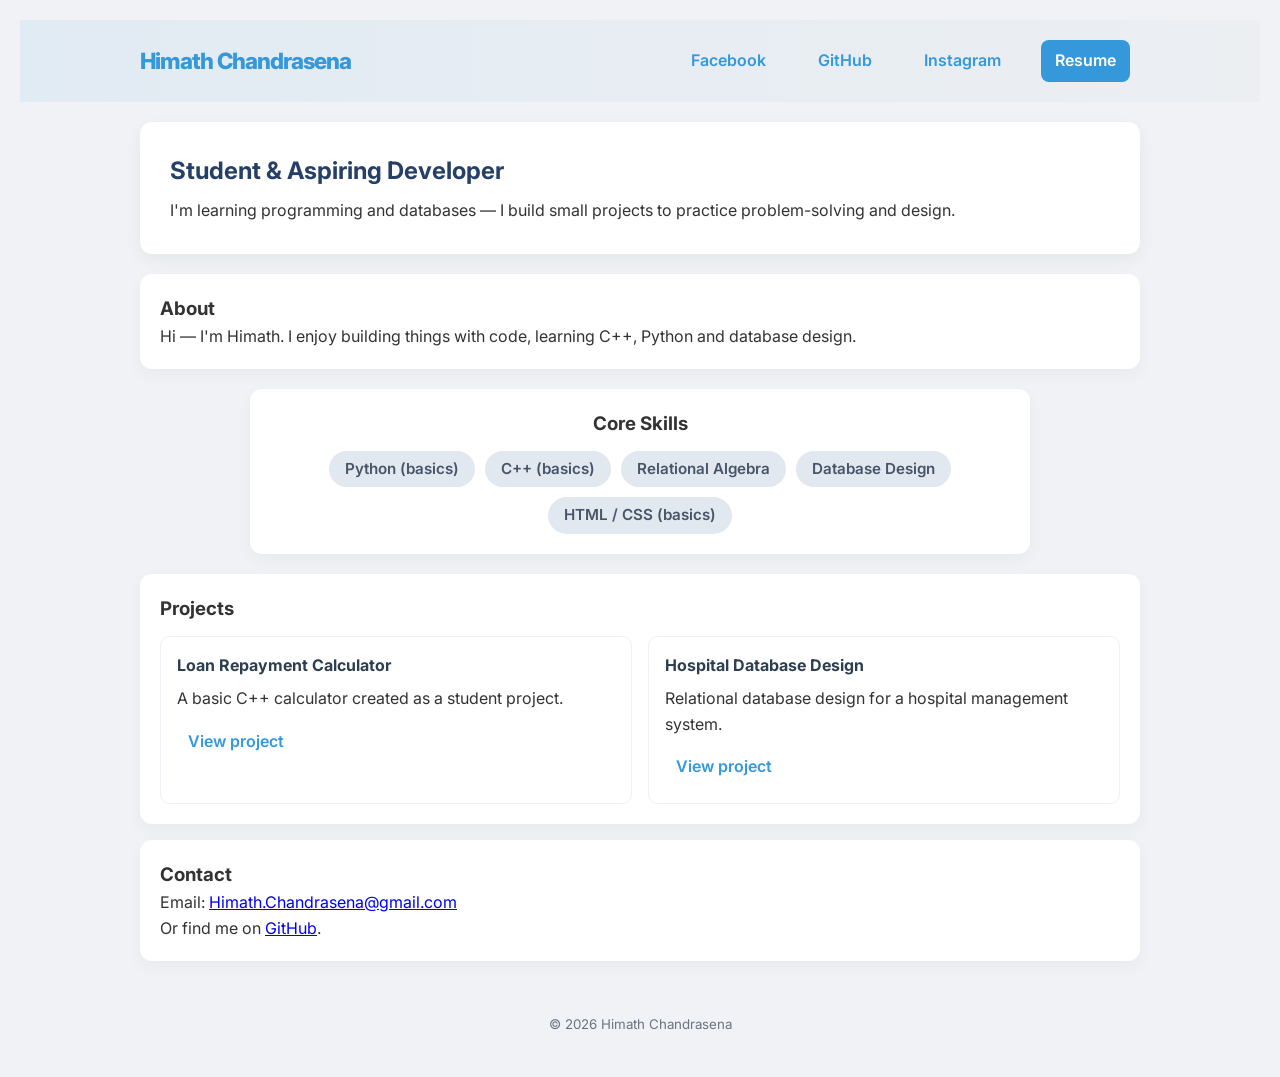
==== index.html @ 00708090 "Add files via upload" ====
<!doctype html>
<html lang="en">
  <head>
    <meta charset="utf-8" />
    <meta name="viewport" content="width=device-width, initial-scale=1" />
    <meta
      name="description"
      content="Portfolio of Himath Chandrasena — projects, skills, contact."
    />
    <title>Himath Chandrasena — Portfolio</title>
    <link rel="preconnect" href="https://fonts.googleapis.com" />
    <link rel="preconnect" href="https://fonts.gstatic.com" crossorigin />
    <link
      href="https://fonts.googleapis.com/css2?family=Inter:wght@400;600;800&display=swap"
      rel="stylesheet"
    />
    <link rel="stylesheet" href="lassn.css" />
  </head>
  <body>
    <a class="skip-link" href="#main">Skip to content</a>

    <header class="site-header">
      <div class="container">
        <h1>Himath Chandrasena</h1>
        <nav aria-label="Social links">
          <a
            href="https://www.facebook.com/himath.chandrasena/"
            target="_blank"
            rel="noopener noreferrer"
            >Facebook</a
          >
          <a
            href="https://github.com/HimathKc"
            target="_blank"
            rel="noopener noreferrer"
            >GitHub</a
          >
          <a
            href="https://www.instagram.com/wtf_himath/"
            target="_blank"
            rel="noopener noreferrer"
            >Instagram</a
          >
          <a href="resume.html" class="btn">Resume</a>
        </nav>
      </div>
    </header>

    <main id="main" class="container">
      <section class="hero">
        <h2>Student &amp; Aspiring Developer</h2>
        <p>
          I'm learning programming and databases — I build small projects to
          practice problem-solving and design.
        </p>
      </section>

      <section id="about" class="card">
        <h3>About</h3>
        <p>
          Hi — I'm Himath. I enjoy building things with code, learning C++,
          Python and database design.
        </p>
      </section>

      <section id="skills" class="card">
        <h3>Core Skills</h3>
        <ul class="skills-list">
          <li>Python (basics)</li>
          <li>C++ (basics)</li>
          <li>Relational Algebra</li>
          <li>Database Design</li>
          <li>HTML / CSS (basics)</li>
        </ul>
      </section>

      <section id="projects" class="card">
        <h3>Projects</h3>
        <div class="projects-grid">
          <article class="project">
            <h4>Loan Repayment Calculator</h4>
            <p>A basic C++ calculator created as a student project.</p>
            <a
              href="projects/loan.html"
              class="project-link"
              aria-label="View project: Loan Repayment Calculator"
              >View project</a
            >
          </article>
          <article class="project">
            <h4>Hospital Database Design</h4>
            <p>Relational database design for a hospital management system.</p>
            <a
              href="projects/hospital.html"
              class="project-link"
              aria-label="View project: Hospital Database Design"
              >View project</a
            >
          </article>
        </div>
      </section>

      <section id="contact" class="card">
        <h3>Contact</h3>
        <p>
          Email:
          <a href="Mailto:Himath.Chandrasena@gmail.com"
            >Himath.Chandrasena@gmail.com</a
          >
        </p>
        <p>
          Or find me on
          <a
            href="https://github.com/HimathKc"
            target="_blank"
            rel="noopener noreferrer"
            >GitHub</a
          >.
        </p>
      </section>
    </main>

    <footer class="site-footer">
      <div class="container">
        <small>&copy; 2026 Himath Chandrasena</small>
      </div>
    </footer>
  </body>
</html>
---- lassn.css ----
* {
  margin: 0;
  padding: 0;
}

body {
  background-color: #f0f2f5;
  font-family: "Inter", "Segoe UI", Tahoma, Geneva, Verdana, sans-serif;
  color: #333;
  padding: 20px;
  line-height: 1.6;
}

/* Keyboard focus styles for accessibility */
:focus-visible {
  outline: 3px solid rgba(52, 152, 219, 0.6);
  outline-offset: 2px;
}

a:focus-visible {
  text-decoration: underline;
}

header {
  text-align: center;
  padding: 20px;
}

h1 {
  font-size: 2.5rem;
  margin-bottom: 20px;
  font-weight: 800;
  color: #253f67;
  letter-spacing: -1px;
  font-family: "Inter", -apple-system, BlinkMacSystemFont, "Segoe UI", Roboto;
}

nav a {
  text-decoration: none;
  background: #3498db;
  color: white;
  padding: 10px 20px;
  border-radius: 5px;
  margin: 0 10px;
}

.pr-enough,
.py {
  background-color: white;
  padding: 30px;
  margin: 20px auto;
  max-width: 600px;
  border-radius: 15px;

  box-shadow: 0 4px 12px rgba(0, 0, 0, 0.1);

  border-left: 8px solid #3498db;
}

nav a:hover {
  background-color: #2980b9;
  transform: scale(1.05);
}

.pr-enough:hover,
.py:hover {
  transform: translateY(-5px);
  box-shadow: 0 8px 20px rgba(0, 0, 0, 0.15);
  transition: 0.3s;
}

.pr-enough h3 {
  color: #2c3e50;
  margin-bottom: 10px;
}

#skills {
  margin: 20px auto;
  max-width: 740px;
  text-align: center;
}

#skills ul {
  display: flex;
  flex-wrap: wrap;
  justify-content: center;
  list-style: none;
  gap: 10px;
  padding: 0;
  margin-top: 12px;
}

#skills li {
  background: #e2e8f0;
  padding: 6px 16px;
  border-radius: 20px;
  font-size: 0.95rem;
  font-weight: 600;
  color: #475569;
}

/* New styles */
:root {
  --bg: #f0f2f5;
  --accent: #3498db;
  --muted: #6b7280;
  --card: #ffffff;
  --radius: 12px;
}

.container {
  max-width: 1000px;
  margin: 0 auto;
  padding: 0 20px;
}

.skip-link {
  position: absolute;
  left: -999px;
  top: auto;
  width: 1px;
  height: 1px;
  overflow: hidden;
}
.skip-link:focus {
  left: 10px;
  top: 10px;
  width: auto;
  height: auto;
  padding: 8px 12px;
  background: var(--accent);
  color: #fff;
  border-radius: 6px;
  z-index: 1000;
}

.site-header {
  background: linear-gradient(
    90deg,
    rgba(52, 152, 219, 0.08),
    rgba(37, 63, 103, 0.02)
  );
  padding: 20px 0;
  margin-bottom: 20px;
}
.site-header .container {
  display: flex;
  align-items: center;
  justify-content: space-between;
  gap: 12px;
}

.site-header h1 {
  margin: 0;
  font-weight: 800;
  color: var(--accent);
  font-size: 1.4rem;
}

.site-header nav {
  display: flex;
  align-items: center;
  gap: 8px;
}

.site-header nav a {
  background: transparent;
  padding: 8px 12px;
  border-radius: 8px;
  color: var(--accent);
  text-decoration: none;
  font-weight: 600;
  transition: transform 0.15s, opacity 0.15s, box-shadow 0.15s;
}
.site-header nav a:hover {
  transform: translateY(-2px);
  opacity: 0.95;
  box-shadow: 0 6px 14px rgba(52, 152, 219, 0.08);
}
.site-header nav a.btn {
  background: var(--accent);
  color: #fff;
  border: none;
  padding: 8px 14px;
}

.hero {
  background: var(--card);
  padding: 30px;
  border-radius: var(--radius);
  margin-bottom: 20px;
  box-shadow: 0 6px 18px rgba(13, 30, 63, 0.05);
}
.hero h2 {
  margin-bottom: 8px;
  color: #253f67;
}

.card {
  background: var(--card);
  padding: 20px;
  border-radius: var(--radius);
  margin-bottom: 16px;
  box-shadow: 0 6px 18px rgba(13, 30, 63, 0.04);
}

.projects-grid {
  display: grid;
  grid-template-columns: repeat(auto-fit, minmax(220px, 1fr));
  gap: 16px;
  margin-top: 12px;
}
.project {
  padding: 16px;
  border-radius: 10px;
  background: #fff;
  border: 1px solid #eef2f7;
}
.project h4 {
  margin: 0 0 8px 0;
  color: #2c3e50;
}
.project-link {
  display: inline-block;
  margin-top: 10px;
  color: var(--accent);
  font-weight: 600;
  text-decoration: none;
  padding: 6px 10px;
  border-radius: 8px;
  border: 1px solid transparent;
}

.project:hover {
  transform: translateY(-6px);
  box-shadow: 0 12px 28px rgba(13, 30, 63, 0.08);
  transition: 0.25s;
}
.project-link:hover {
  text-decoration: underline;
}

.btn {
  display: inline-block;
  padding: 8px 14px;
  border-radius: 8px;
  text-decoration: none;
  background: var(--accent);
  color: #fff;
  border: 1px solid rgba(0, 0, 0, 0.04);
}

.btn:hover {
  opacity: 0.95;
  transform: translateY(-2px);
  transition: 0.15s;
}

.site-footer {
  text-align: center;
  padding: 20px 0;
  color: var(--muted);
  margin-top: 30px;
}

/* Resume specific styles */
.resume-item {
  margin-bottom: 20px;
  padding-bottom: 10px;
  border-bottom: 1px solid #eee;
}

.resume-item:last-child {
  border-bottom: none;
}

.resume-item h4 {
  margin-bottom: 5px;
  color: #007bff; /* Makes titles pop in blue */
}

.resume-header h1 {
  font-size: 2.5rem;
  margin-bottom: 10px;
}

@media (max-width: 600px) {
  h1 {
    font-size: 1.6rem;
  }
  .site-header .container {
    flex-direction: column;
    align-items: flex-start;
    gap: 10px;
  }
  .site-header nav a {
    display: inline-block;
    margin: 6px 6px;
  }
  #skills ul {
    gap: 6px;
  }
}
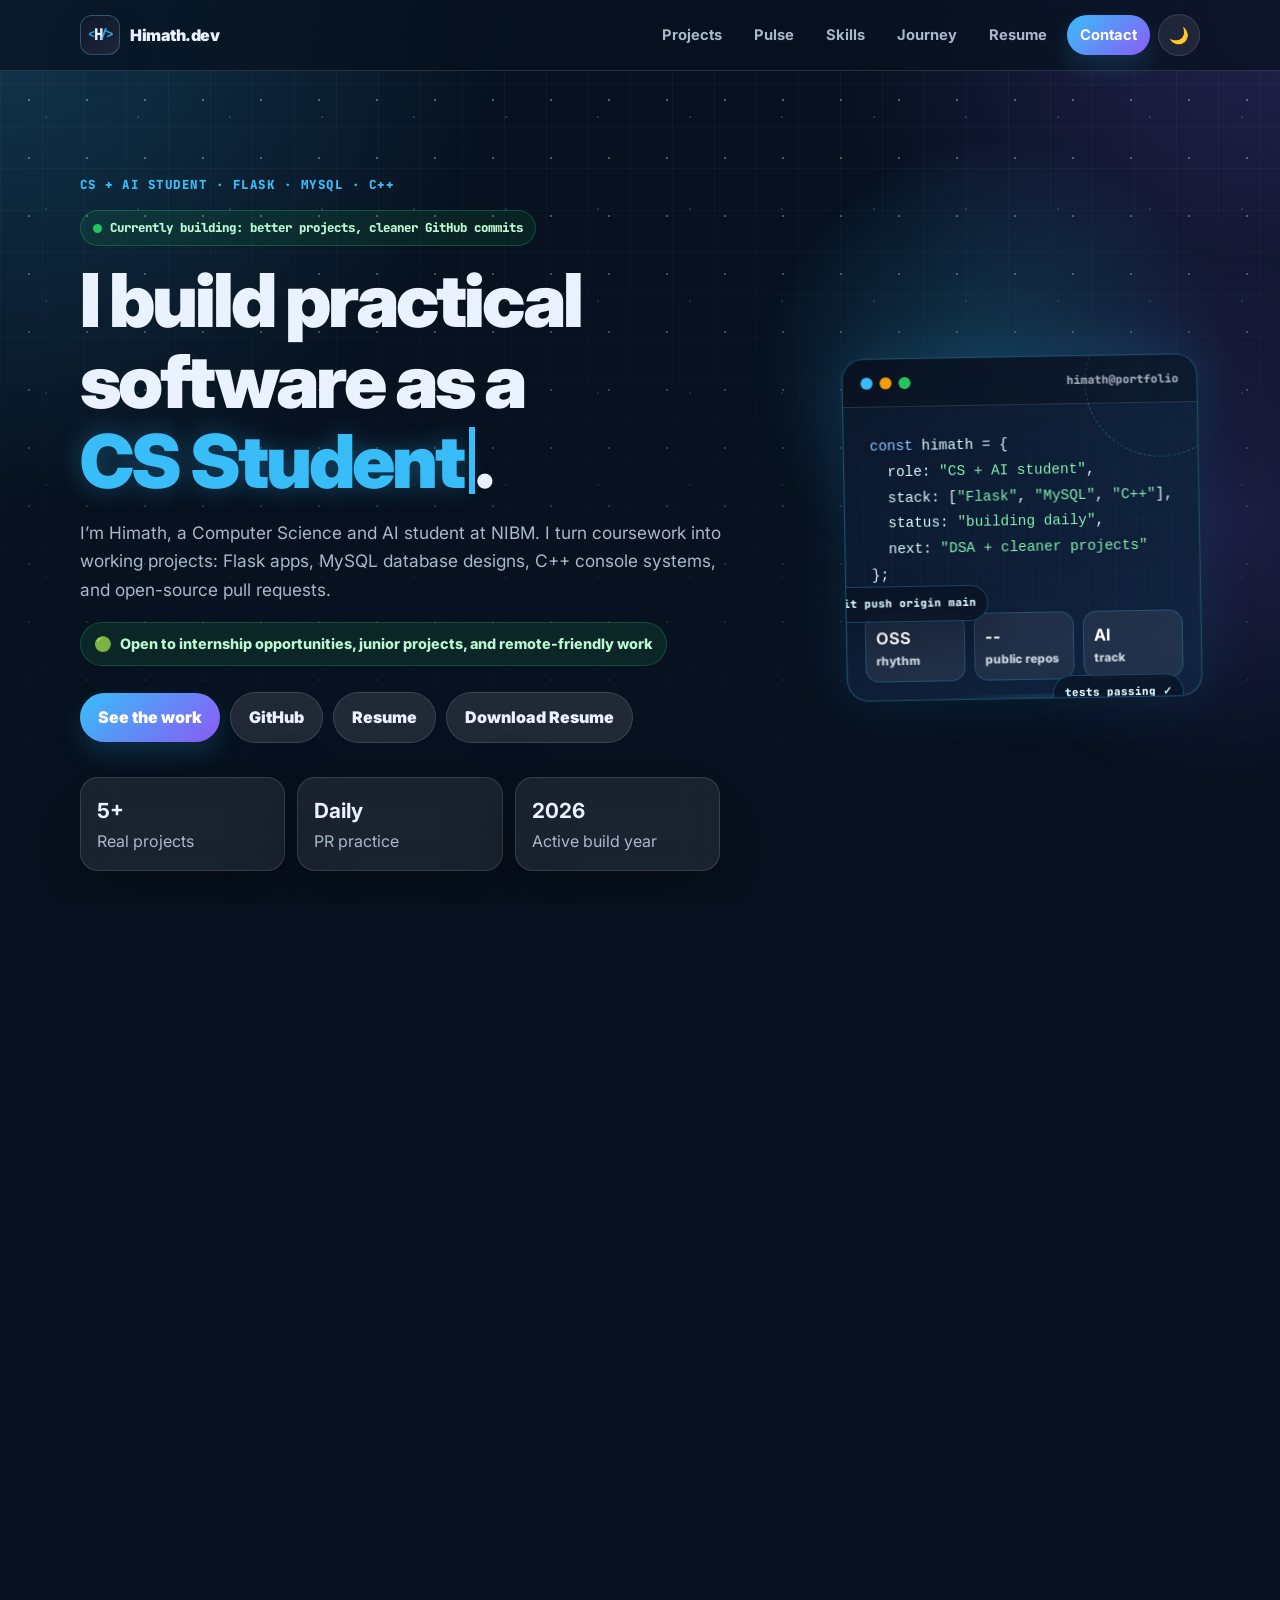
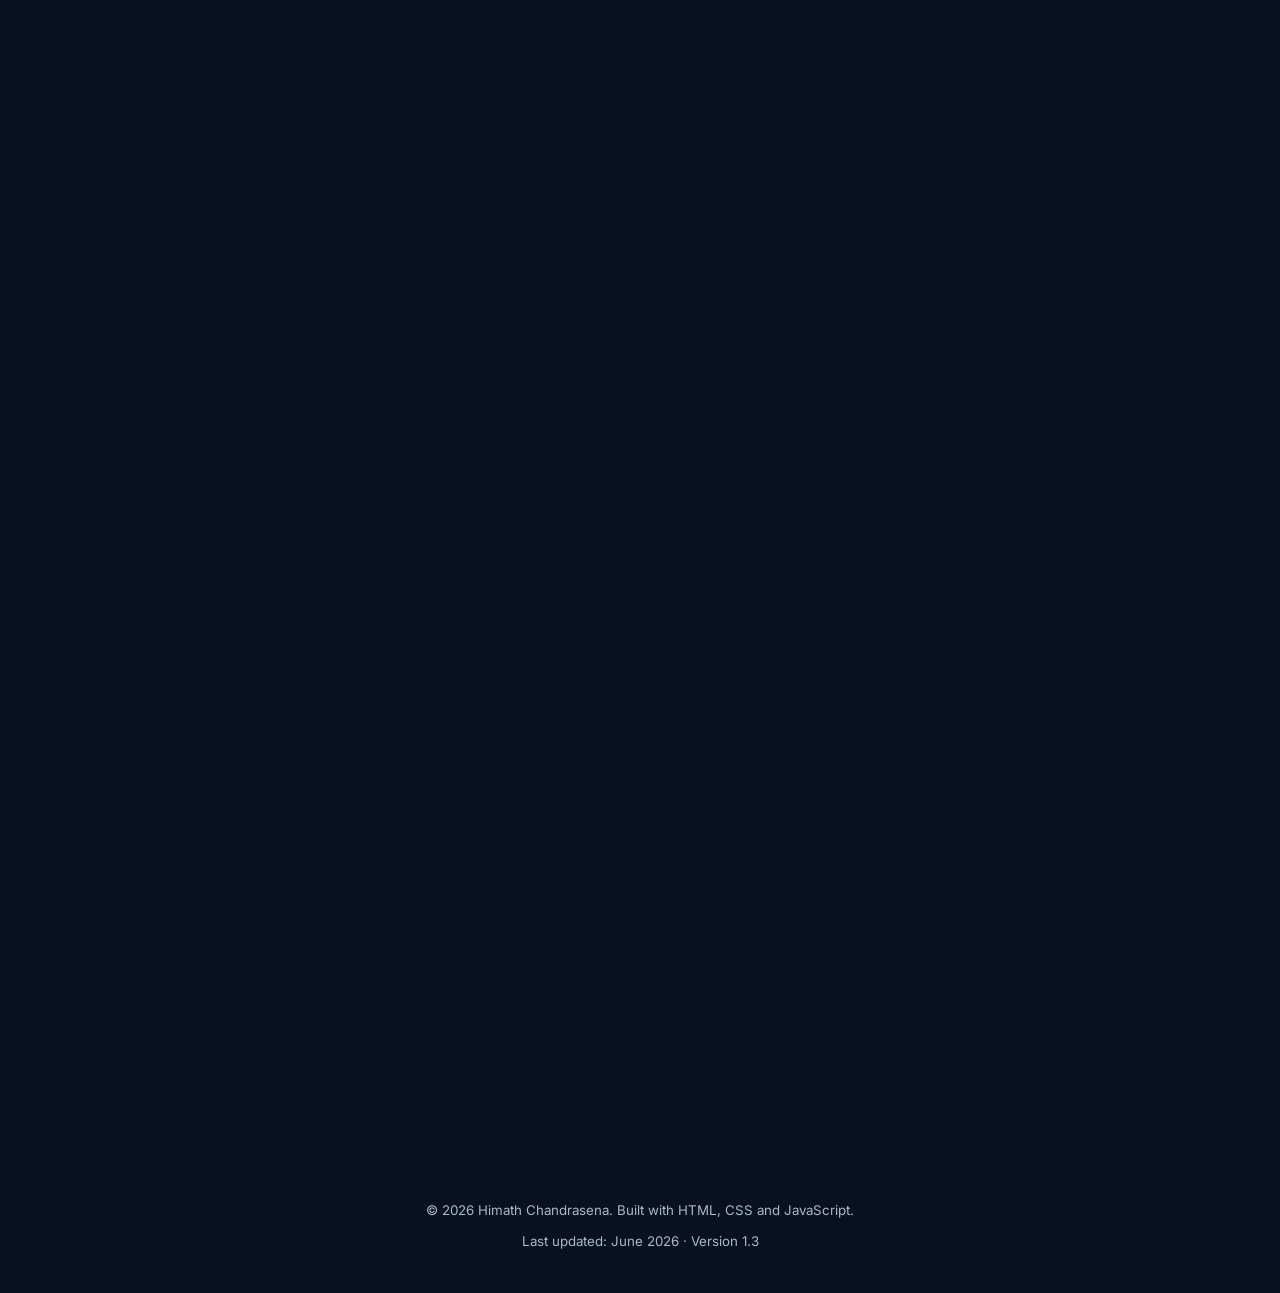
==== commit fb998968: "Improve portfolio hero section design" ====
--- a/index.html
+++ b/index.html
@@ -1,129 +1,286 @@
-<!doctype html>
-<html lang="en">
-  <head>
-    <meta charset="utf-8" />
-    <meta name="viewport" content="width=device-width, initial-scale=1" />
-    <meta
-      name="description"
-      content="Portfolio of Himath Chandrasena — projects, skills, contact."
-    />
-    <title>Himath Chandrasena — Portfolio</title>
-    <link rel="preconnect" href="https://fonts.googleapis.com" />
-    <link rel="preconnect" href="https://fonts.gstatic.com" crossorigin />
-    <link
-      href="https://fonts.googleapis.com/css2?family=Inter:wght@400;600;800&display=swap"
-      rel="stylesheet"
-    />
-    <link rel="stylesheet" href="lassn.css" />
-  </head>
-  <body>
-    <a class="skip-link" href="#main">Skip to content</a>
-
-    <header class="site-header">
-      <div class="container">
-        <h1>Himath Chandrasena</h1>
-        <nav aria-label="Social links">
-          <a
-            href="https://www.facebook.com/himath.chandrasena/"
-            target="_blank"
-            rel="noopener noreferrer"
-            >Facebook</a
-          >
-          <a
-            href="https://github.com/HimathKc"
-            target="_blank"
-            rel="noopener noreferrer"
-            >GitHub</a
-          >
-          <a
-            href="https://www.instagram.com/wtf_himath/"
-            target="_blank"
-            rel="noopener noreferrer"
-            >Instagram</a
-          >
-          <a href="resume.html" class="btn">Resume</a>
-        </nav>
-      </div>
-    </header>
-
-    <main id="main" class="container">
-      <section class="hero">
-        <h2>Student &amp; Aspiring Developer</h2>
-        <p>
-          I'm learning programming and databases — I build small projects to
-          practice problem-solving and design.
-        </p>
-      </section>
-
-      <section id="about" class="card">
-        <h3>About</h3>
-        <p>
-          Hi — I'm Himath. I enjoy building things with code, learning C++,
-          Python and database design.
-        </p>
-      </section>
-
-      <section id="skills" class="card">
-        <h3>Core Skills</h3>
-        <ul class="skills-list">
-          <li>Python (basics)</li>
-          <li>C++ (basics)</li>
-          <li>Relational Algebra</li>
-          <li>Database Design</li>
-          <li>HTML / CSS (basics)</li>
-        </ul>
-      </section>
-
-      <section id="projects" class="card">
-        <h3>Projects</h3>
-        <div class="projects-grid">
-          <article class="project">
-            <h4>Loan Repayment Calculator</h4>
-            <p>A basic C++ calculator created as a student project.</p>
-            <a
-              href="projects/loan.html"
-              class="project-link"
-              aria-label="View project: Loan Repayment Calculator"
-              >View project</a
-            >
-          </article>
-          <article class="project">
-            <h4>Hospital Database Design</h4>
-            <p>Relational database design for a hospital management system.</p>
-            <a
-              href="projects/hospital.html"
-              class="project-link"
-              aria-label="View project: Hospital Database Design"
-              >View project</a
-            >
-          </article>
-        </div>
-      </section>
-
-      <section id="contact" class="card">
-        <h3>Contact</h3>
-        <p>
-          Email:
-          <a href="Mailto:Himath.Chandrasena@gmail.com"
-            >Himath.Chandrasena@gmail.com</a
-          >
-        </p>
-        <p>
-          Or find me on
-          <a
-            href="https://github.com/HimathKc"
-            target="_blank"
-            rel="noopener noreferrer"
-            >GitHub</a
-          >.
-        </p>
-      </section>
-    </main>
-
-    <footer class="site-footer">
-      <div class="container">
-        <small>&copy; 2026 Himath Chandrasena</small>
-      </div>
-    </footer>
-  </body>
-</html>
+<!doctype html>
+<html lang="en">
+  <head>
+    <meta charset="utf-8" />
+    <meta name="viewport" content="width=device-width, initial-scale=1" />
+    <meta name="description" content="Himath Chandrasena — CS & AI student at NIBM. Projects in Flask, MySQL, C++, and open source." />
+    <meta property="og:title" content="Himath Chandrasena — Developer Portfolio" />
+    <meta property="og:description" content="CS + AI student at NIBM. Projects: Study Bloom, Smart Library, Hospital DB, Loan Calculator, and open-source PRs." />
+    <meta property="og:type" content="website" />
+    <meta property="og:image" content="assets/og-preview.svg" />
+    <meta name="twitter:card" content="summary_large_image" />
+    <title>Himath Chandrasena — Portfolio</title>
+    <link rel="preconnect" href="https://fonts.googleapis.com" />
+    <link rel="preconnect" href="https://fonts.gstatic.com" crossorigin />
+    <link href="https://fonts.googleapis.com/css2?family=Inter:wght@400;500;600;700;800;900&family=JetBrains+Mono:wght@400;600;700&display=swap" rel="stylesheet" />
+    <link rel="icon" type="image/svg+xml" href="assets/favicon.svg" />
+    <link rel="stylesheet" href="lassn.css" />
+  </head>
+  <body data-backend="auto">
+    <div class="cursor-glow" aria-hidden="true"></div>
+    <div id="toastRoot" class="toast-root" aria-live="polite" aria-atomic="true"></div>
+    <a class="skip-link" href="#main">Skip to content</a>
+
+    <header class="site-header glass-nav">
+      <div class="container nav-wrap">
+        <a class="brand" href="#top" aria-label="Go to homepage">
+          <span class="brand-mark"><span class="mark-code">H</span></span>
+          <span class="brand-name">Himath.dev</span>
+        </a>
+        <button class="nav-toggle" aria-label="Open menu" aria-expanded="false"><span></span><span></span><span></span></button>
+        <nav class="main-nav" aria-label="Main navigation">
+          <a href="#projects">Projects</a>
+          <a href="#github">Pulse</a>
+          <a href="#skills">Skills</a>
+          <a href="#journey">Journey</a>
+          <a href="./resume.html">Resume</a>
+          <a href="#contact" class="btn btn-small">Contact</a>
+          <button class="theme-toggle" type="button" aria-label="Switch to light mode">🌙</button>
+        </nav>
+      </div>
+    </header>
+
+    <main id="main">
+      <section class="hero-section" id="top">
+        <div class="particle-field" aria-hidden="true"></div>
+        <div class="container hero-grid">
+          <div class="hero-copy">
+            <p class="eyebrow">CS + AI Student · Flask · MySQL · C++</p>
+            <div class="live-badge"><span class="live-dot"></span> <span data-site="status">Currently building: better projects, cleaner GitHub commits</span></div>
+            <h1>I build practical software as a <span class="typewriter" data-roles="CS Student,Flask Dev,Open Source Contributor,AI Learner">CS Student</span>.</h1>
+            <p class="hero-text">
+              I’m Himath, a Computer Science and AI student at NIBM. I turn coursework into working projects: Flask apps, MySQL database designs, C++ console systems, and open-source pull requests.
+            </p>
+            <p class="opportunity-pill">🟢 <span data-site="availability">Open to internship opportunities, junior projects, and remote-friendly work</span></p>
+            <div class="hero-actions">
+              <a href="#projects" class="btn">See the work</a>
+              <a href="https://github.com/HimathKc" class="btn btn-ghost" target="_blank" rel="noopener noreferrer">GitHub</a>
+              <a href="./resume.html" class="btn btn-ghost">Resume</a>
+              <a href="/resume/download-resume" class="btn btn-ghost backend-link">Download Resume</a>
+            </div>
+            <div class="quick-stats" aria-label="Portfolio stats">
+              <div><strong>5+</strong><span>Real projects</span></div>
+              <div><strong>Daily</strong><span>PR practice</span></div>
+              <div><strong>2026</strong><span>Active build year</span></div>
+            </div>
+          </div>
+
+          <aside class="terminal-card hero-console" aria-label="Developer summary card">
+            <div class="hero-orbit" aria-hidden="true"></div>
+            <div class="terminal-top"><span></span><span></span><span></span><em>himath@portfolio</em></div>
+            <pre><code><span class="code-muted">const</span> himath = {
+  role: <span class="code-string">"CS + AI student"</span>,
+  stack: [<span class="code-string">"Flask"</span>, <span class="code-string">"MySQL"</span>, <span class="code-string">"C++"</span>],
+  status: <span class="code-string">"building daily"</span>,
+  next: <span class="code-string">"<span data-site="learning">DSA + cleaner projects</span>"</span>
+};</code></pre>
+            <div class="console-metrics" aria-label="Current developer metrics">
+              <span><strong>OSS</strong> rhythm</span>
+              <span><strong data-github="reposMini">--</strong> public repos</span>
+              <span><strong>AI</strong> track</span>
+            </div>
+            <div class="floating-chip chip-one">git push origin main</div>
+            <div class="floating-chip chip-two">tests passing ✓</div>
+          </aside>
+        </div>
+      </section>
+
+      <section id="about" class="reveal container section-card about-grid">
+        <div>
+          <p class="section-kicker">About</p>
+          <h2>I’m not pretending to be senior. I’m building my way there.</h2>
+        </div>
+        <p>
+          I care about projects that actually run, not just screenshots. Right now I’m sharpening Python, Flask, MySQL, C++, Git/GitHub, and AI fundamentals by building small systems, cleaning them up, and documenting what I learn.
+        </p>
+      </section>
+
+      <section class="reveal container proof-strip" aria-label="Proof points">
+        <article>
+          <span>01</span>
+          <strong>Built and deployed</strong>
+          <p>Study Bloom runs as a Flask + MySQL app with timer logic, analytics, admin edits, and mobile fixes.</p>
+        </article>
+        <article>
+          <span>02</span>
+          <strong>Database thinking</strong>
+          <p>ER diagrams, normalized schemas, relationships, and CRUD flows for academic systems.</p>
+        </article>
+        <article>
+          <span>03</span>
+          <strong>Open-source rhythm</strong>
+          <p>Small daily PR practice: read issues, test locally, push branches, and handle reviews.</p>
+        </article>
+      </section>
+
+
+      <section id="github" class="container reveal dashboard-grid" aria-label="GitHub and current focus">
+        <article class="section-card github-card">
+          <div class="section-heading compact">
+            <div>
+              <p class="section-kicker">GitHub Pulse</p>
+              <h2>Live-ish stats from GitHub.</h2>
+            </div>
+            <a class="btn btn-small btn-ghost" href="https://github.com/HimathKc" target="_blank" rel="noopener noreferrer">Profile</a>
+          </div>
+          <div class="github-stats" id="githubStats">
+            <div><strong data-github="repos">--</strong><span>Public repos</span></div>
+            <div><strong data-github="followers">--</strong><span>Followers</span></div>
+            <div><strong data-github="stars">--</strong><span>Total stars</span></div>
+          </div>
+          <p class="muted-text github-note" id="githubNote">Fetching HimathKc stats...</p>
+        </article>
+
+        <article class="section-card vibe-card">
+          <p class="section-kicker">Now playing</p>
+          <h2>Current build vibe.</h2>
+          <div class="vibe-row"><span>🌱 Study Bloom polish</span><strong>82%</strong></div>
+          <div class="progress"><i style="--progress:82%"></i></div>
+          <div class="vibe-row"><span>🦈 Open-source PR rhythm</span><strong>Active</strong></div>
+          <div class="progress"><i style="--progress:74%"></i></div>
+          <p class="muted-text">Focus: cleaner commits, better project pages, DSA practice, and less “AI wrote this” portfolio energy.</p>
+        </article>
+      </section>
+
+      <section id="projects" class="reveal container section-block">
+        <div class="section-heading">
+          <div>
+            <p class="section-kicker">Selected work</p>
+            <h2>Projects with actual logic behind them.</h2>
+          </div>
+          <div class="filter-row" aria-label="Project filters">
+            <button class="filter-btn active" data-filter="all">All</button>
+            <button class="filter-btn" data-filter="cpp">C++</button>
+            <button class="filter-btn" data-filter="database">Database</button>
+            <button class="filter-btn" data-filter="web">Web</button>
+            <button class="filter-btn" data-filter="opensource">Open Source</button>
+          </div>
+        </div>
+
+        <div class="projects-grid" id="projectGrid">
+          <article class="project-card" data-category="web python mysql flask">
+            <div class="project-icon">🌱</div>
+            <p class="project-type">Personal Flask App</p>
+            <h3>Study Bloom</h3>
+            <p>Private study timer and planner app with persistent timer logic, streaks, counters, admin analytics, manual session edits, and mobile UX fixes.</p>
+            <ul class="project-points"><li>Fixed mobile timer reset issues</li><li>Deployed with Flask + MySQL</li></ul>
+            <div class="tag-row"><span>Python</span><span>Flask</span><span>MySQL</span><span>Railway</span></div>
+            <a class="project-link" href="https://github.com/HimathKc/study-bloom" target="_blank" rel="noopener noreferrer">GitHub Repo →</a>
+            <div class="project-preview"><strong>Quick preview</strong><p>Timer persistence, admin edits, counters, mobile bug fixes, and Railway deploy flow.</p><span>Open repo →</span></div>
+          </article>
+
+          <article class="project-card" data-category="cpp database">
+            <div class="project-icon">📚</div>
+            <p class="project-type">Academic C++ Project</p>
+            <h3>Smart Library Management System</h3>
+            <p>C++ console system for books, members, borrow records, returns, reservations, and late-return fine tracking.</p>
+            <ul class="project-points"><li>Uses structs, arrays, and functions</li><li>Tracks availability and fine logic</li></ul>
+            <div class="tag-row"><span>C++</span><span>Arrays</span><span>Structs</span><span>Functions</span></div>
+            <a class="project-link" href="projects/SmartLibraryManagementsys.html">View Project →</a>
+            <div class="project-preview"><strong>Quick preview</strong><p>Book/member management, borrow-return flow, reservations, and fine tracking in C++.</p><span>See details →</span></div>
+          </article>
+
+          <article class="project-card" data-category="database mysql">
+            <div class="project-icon">🏥</div>
+            <p class="project-type">Database Design</p>
+            <h3>Hospital Management Database</h3>
+            <p>ER diagram and MySQL schema for patients, doctors, appointments, test types, and test records with clear relationships.</p>
+            <ul class="project-points"><li>Designed relational structure</li><li>Focused on practical hospital flows</li></ul>
+            <div class="tag-row"><span>MySQL</span><span>ERD</span><span>CRUD</span><span>Normalization</span></div>
+            <a class="project-link" href="projects/hospital.html">View Project →</a>
+            <div class="project-preview"><strong>Quick preview</strong><p>Patient, doctor, appointment, and test-record relationships mapped with MySQL thinking.</p><span>See schema →</span></div>
+          </article>
+
+          <article class="project-card" data-category="cpp">
+            <div class="project-icon">💸</div>
+            <p class="project-type">C++ Console App</p>
+            <h3>Loan Repayment Calculator</h3>
+            <p>Calculator that creates a repayment schedule, computes interest, and classifies loans using basic C++ logic.</p>
+            <ul class="project-points"><li>Practiced loops and calculations</li><li>Outputs readable repayment info</li></ul>
+            <div class="tag-row"><span>C++</span><span>Loops</span><span>I/O</span><span>Math</span></div>
+            <a class="project-link" href="projects/loan.html">View Project →</a>
+            <div class="project-preview"><strong>Quick preview</strong><p>Repayment schedule, interest calculations, and readable console output using C++ basics.</p><span>View app →</span></div>
+          </article>
+
+          <article class="project-card" data-category="opensource web js">
+            <div class="project-icon">🦈</div>
+            <p class="project-type">Open Source</p>
+            <h3>Fork Commit Merge PRs</h3>
+            <p>Beginner-friendly contribution practice across Flask and JavaScript tasks, with clean commits, local testing, and pull requests.</p>
+            <ul class="project-points"><li>Issue → branch → test → PR workflow</li><li>Daily consistency practice</li></ul>
+            <div class="tag-row"><span>Git</span><span>GitHub</span><span>PRs</span><span>Testing</span></div>
+            <a class="project-link" href="https://github.com/HimathKc" target="_blank" rel="noopener noreferrer">View GitHub →</a>
+            <div class="project-preview"><strong>Quick preview</strong><p>Daily PR rhythm: pick issue, branch cleanly, test locally, push, and handle reviews.</p><span>Profile →</span></div>
+          </article>
+        </div>
+      </section>
+
+      <section id="skills" class="reveal container section-card">
+        <div class="section-heading compact">
+          <div>
+            <p class="section-kicker">Stack</p>
+            <h2>What I’m comfortable using right now.</h2>
+          </div>
+        </div>
+        <div class="skill-board">
+          <div class="skill-meter" data-level="72"><div class="skill-top"><span>Python / Flask</span><b>72%</b></div><p>Routes, templates, MySQL integration, deployment basics</p><div class="meter"><i></i></div></div>
+          <div class="skill-meter" data-level="76"><div class="skill-top"><span>C++ Logic</span><b>76%</b></div><p>Console apps, structs, arrays, functions, problem solving</p><div class="meter"><i></i></div></div>
+          <div class="skill-meter" data-level="80"><div class="skill-top"><span>MySQL Design</span><b>80%</b></div><p>ER diagrams, CRUD, normalization, relationships</p><div class="meter"><i></i></div></div>
+          <div class="skill-meter" data-level="65"><div class="skill-top"><span>Frontend</span><b>65%</b></div><p>HTML, CSS, JavaScript, responsive portfolio UI</p><div class="meter"><i></i></div></div>
+        </div>
+      </section>
+
+      <section id="learning" class="reveal container section-card learning-card">
+        <div>
+          <p class="section-kicker">Now learning</p>
+          <h2>The next version of me is mostly DSA, cleaner code, and stronger AI fundamentals.</h2>
+        </div>
+        <div class="learning-grid">
+          <article><strong>DSA</strong><p>Solving small problems to improve logic instead of memorizing patterns.</p></article>
+          <article><strong>Backend</strong><p>Writing cleaner Flask routes, database queries, migrations, and admin flows.</p></article>
+          <article><strong>AI basics</strong><p>Building the foundation: search algorithms, agents, ML concepts, and practical Python.</p></article>
+        </div>
+      </section>
+
+      <section id="journey" class="reveal container section-card timeline-card">
+        <p class="section-kicker">Journey</p>
+        <h2>How the build path is going.</h2>
+        <div class="timeline">
+          <div><span>2025</span><p>Completed foundation studies, built programming confidence with C++ and Python basics, and strengthened database fundamentals.</p></div>
+          <div><span>2026</span><p>Started Diploma in CS & AI, built Smart Library in C++, designed Hospital DB schemas, and cleaned project pages for portfolio use.</p></div>
+          <div><span>Now</span><p>Deployed Study Bloom with Flask/MySQL on Railway, improved mobile UX, and practice open-source PRs with Git/GitHub workflows.</p></div>
+        </div>
+      </section>
+
+      <section id="contact" class="reveal container section-card contact-card">
+        <div>
+          <p class="section-kicker">Contact</p>
+          <h2>Let’s connect.</h2>
+          <p class="email-line">Email: <a href="mailto:Himath.Chandrasena@gmail.com" id="emailAddress">Himath.Chandrasena@gmail.com</a> <button class="copy-email" type="button" data-copy="Himath.Chandrasena@gmail.com">Copy</button></p>
+        </div>
+        <div class="contact-links">
+          <a href="https://github.com/HimathKc" target="_blank" rel="noopener noreferrer">GitHub</a>
+          <a href="https://www.linkedin.com/in/himath-chandrasena/" target="_blank" rel="noopener noreferrer">LinkedIn</a>
+          <a href="https://www.instagram.com/wtf_himath/" target="_blank" rel="noopener noreferrer">Instagram</a>
+          <a href="https://www.facebook.com/himath.chandrasena/" target="_blank" rel="noopener noreferrer">Facebook</a>
+        </div>
+        <form class="contact-form" id="contactForm">
+          <input name="name" type="text" placeholder="Your name" autocomplete="name" required />
+          <input name="email" type="email" placeholder="Your email (optional)" autocomplete="email" />
+          <textarea name="message" placeholder="Message" required></textarea>
+          <button class="btn" type="submit">Send message</button>
+          <p class="contact-hint">This opens your email app with the message filled in. No backend storage and no upload endpoint.</p>
+        </form>
+      </section>
+    </main>
+
+    <button class="back-to-top" aria-label="Back to top">↑</button>
+
+    <footer class="site-footer">
+      <div class="container">
+        <small>&copy; 2026 Himath Chandrasena. Built with HTML, CSS and JavaScript.<span class="footer-meta">Last updated: June 2026 · Version 1.3</span></small>
+      </div>
+    </footer>
+    <script src="script.js"></script>
+  </body>
+</html>
--- a/lassn.css
+++ b/lassn.css
@@ -1,303 +1,1588 @@
-* {
-  margin: 0;
-  padding: 0;
-}
-
-body {
-  background-color: #f0f2f5;
-  font-family: "Inter", "Segoe UI", Tahoma, Geneva, Verdana, sans-serif;
-  color: #333;
-  padding: 20px;
-  line-height: 1.6;
-}
-
-/* Keyboard focus styles for accessibility */
-:focus-visible {
-  outline: 3px solid rgba(52, 152, 219, 0.6);
-  outline-offset: 2px;
-}
-
-a:focus-visible {
-  text-decoration: underline;
-}
-
-header {
-  text-align: center;
-  padding: 20px;
-}
-
-h1 {
-  font-size: 2.5rem;
-  margin-bottom: 20px;
-  font-weight: 800;
-  color: #253f67;
-  letter-spacing: -1px;
-  font-family: "Inter", -apple-system, BlinkMacSystemFont, "Segoe UI", Roboto;
-}
-
-nav a {
-  text-decoration: none;
-  background: #3498db;
-  color: white;
-  padding: 10px 20px;
-  border-radius: 5px;
-  margin: 0 10px;
-}
-
-.pr-enough,
-.py {
-  background-color: white;
-  padding: 30px;
-  margin: 20px auto;
-  max-width: 600px;
-  border-radius: 15px;
-
-  box-shadow: 0 4px 12px rgba(0, 0, 0, 0.1);
-
-  border-left: 8px solid #3498db;
-}
-
-nav a:hover {
-  background-color: #2980b9;
-  transform: scale(1.05);
-}
-
-.pr-enough:hover,
-.py:hover {
-  transform: translateY(-5px);
-  box-shadow: 0 8px 20px rgba(0, 0, 0, 0.15);
-  transition: 0.3s;
-}
-
-.pr-enough h3 {
-  color: #2c3e50;
-  margin-bottom: 10px;
-}
-
-#skills {
-  margin: 20px auto;
-  max-width: 740px;
-  text-align: center;
-}
-
-#skills ul {
-  display: flex;
-  flex-wrap: wrap;
-  justify-content: center;
-  list-style: none;
-  gap: 10px;
-  padding: 0;
-  margin-top: 12px;
-}
-
-#skills li {
-  background: #e2e8f0;
-  padding: 6px 16px;
-  border-radius: 20px;
-  font-size: 0.95rem;
-  font-weight: 600;
-  color: #475569;
-}
-
-/* New styles */
-:root {
-  --bg: #f0f2f5;
-  --accent: #3498db;
-  --muted: #6b7280;
-  --card: #ffffff;
-  --radius: 12px;
-}
-
-.container {
-  max-width: 1000px;
-  margin: 0 auto;
-  padding: 0 20px;
-}
-
-.skip-link {
-  position: absolute;
-  left: -999px;
-  top: auto;
-  width: 1px;
-  height: 1px;
-  overflow: hidden;
-}
-.skip-link:focus {
-  left: 10px;
-  top: 10px;
-  width: auto;
-  height: auto;
-  padding: 8px 12px;
-  background: var(--accent);
-  color: #fff;
-  border-radius: 6px;
-  z-index: 1000;
-}
-
-.site-header {
-  background: linear-gradient(
-    90deg,
-    rgba(52, 152, 219, 0.08),
-    rgba(37, 63, 103, 0.02)
-  );
-  padding: 20px 0;
-  margin-bottom: 20px;
-}
-.site-header .container {
-  display: flex;
-  align-items: center;
-  justify-content: space-between;
-  gap: 12px;
-}
-
-.site-header h1 {
-  margin: 0;
-  font-weight: 800;
-  color: var(--accent);
-  font-size: 1.4rem;
-}
-
-.site-header nav {
-  display: flex;
-  align-items: center;
-  gap: 8px;
-}
-
-.site-header nav a {
-  background: transparent;
-  padding: 8px 12px;
-  border-radius: 8px;
-  color: var(--accent);
-  text-decoration: none;
-  font-weight: 600;
-  transition: transform 0.15s, opacity 0.15s, box-shadow 0.15s;
-}
-.site-header nav a:hover {
-  transform: translateY(-2px);
-  opacity: 0.95;
-  box-shadow: 0 6px 14px rgba(52, 152, 219, 0.08);
-}
-.site-header nav a.btn {
-  background: var(--accent);
-  color: #fff;
-  border: none;
-  padding: 8px 14px;
-}
-
-.hero {
-  background: var(--card);
-  padding: 30px;
-  border-radius: var(--radius);
-  margin-bottom: 20px;
-  box-shadow: 0 6px 18px rgba(13, 30, 63, 0.05);
-}
-.hero h2 {
-  margin-bottom: 8px;
-  color: #253f67;
-}
-
-.card {
-  background: var(--card);
-  padding: 20px;
-  border-radius: var(--radius);
-  margin-bottom: 16px;
-  box-shadow: 0 6px 18px rgba(13, 30, 63, 0.04);
-}
-
-.projects-grid {
-  display: grid;
-  grid-template-columns: repeat(auto-fit, minmax(220px, 1fr));
-  gap: 16px;
-  margin-top: 12px;
-}
-.project {
-  padding: 16px;
-  border-radius: 10px;
-  background: #fff;
-  border: 1px solid #eef2f7;
-}
-.project h4 {
-  margin: 0 0 8px 0;
-  color: #2c3e50;
-}
-.project-link {
-  display: inline-block;
-  margin-top: 10px;
-  color: var(--accent);
-  font-weight: 600;
-  text-decoration: none;
-  padding: 6px 10px;
-  border-radius: 8px;
-  border: 1px solid transparent;
-}
-
-.project:hover {
-  transform: translateY(-6px);
-  box-shadow: 0 12px 28px rgba(13, 30, 63, 0.08);
-  transition: 0.25s;
-}
-.project-link:hover {
-  text-decoration: underline;
-}
-
-.btn {
-  display: inline-block;
-  padding: 8px 14px;
-  border-radius: 8px;
-  text-decoration: none;
-  background: var(--accent);
-  color: #fff;
-  border: 1px solid rgba(0, 0, 0, 0.04);
-}
-
-.btn:hover {
-  opacity: 0.95;
-  transform: translateY(-2px);
-  transition: 0.15s;
-}
-
-.site-footer {
-  text-align: center;
-  padding: 20px 0;
-  color: var(--muted);
-  margin-top: 30px;
-}
-
-/* Resume specific styles */
-.resume-item {
-  margin-bottom: 20px;
-  padding-bottom: 10px;
-  border-bottom: 1px solid #eee;
-}
-
-.resume-item:last-child {
-  border-bottom: none;
-}
-
-.resume-item h4 {
-  margin-bottom: 5px;
-  color: #007bff; /* Makes titles pop in blue */
-}
-
-.resume-header h1 {
-  font-size: 2.5rem;
-  margin-bottom: 10px;
-}
-
-@media (max-width: 600px) {
-  h1 {
-    font-size: 1.6rem;
-  }
-  .site-header .container {
-    flex-direction: column;
-    align-items: flex-start;
-    gap: 10px;
-  }
-  .site-header nav a {
-    display: inline-block;
-    margin: 6px 6px;
-  }
-  #skills ul {
-    gap: 6px;
-  }
-}
+* {
+  box-sizing: border-box;
+  margin: 0;
+  padding: 0;
+}
+
+:root {
+  color-scheme: dark;
+  --bg: #07111f;
+  --bg-soft: #0d1b2f;
+  --card: rgba(255, 255, 255, 0.08);
+  --card-solid: #101f35;
+  --text: #eaf2ff;
+  --muted: #a9b8cc;
+  --accent: #38bdf8;
+  --accent-2: #8b5cf6;
+  --line: rgba(255, 255, 255, 0.13);
+  --shadow: 0 24px 70px rgba(0, 0, 0, 0.35);
+  --radius: 22px;
+}
+
+body.light-mode {
+  color-scheme: light;
+  --bg: #eef5ff;
+  --bg-soft: #ffffff;
+  --card: rgba(255, 255, 255, 0.82);
+  --card-solid: #ffffff;
+  --text: #102033;
+  --muted: #526174;
+  --accent: #0284c7;
+  --accent-2: #7c3aed;
+  --line: rgba(15, 23, 42, 0.12);
+  --shadow: 0 22px 55px rgba(15, 23, 42, 0.12);
+}
+
+html {
+  scroll-behavior: smooth;
+}
+
+body {
+  min-height: 100vh;
+  background:
+    radial-gradient(circle at top left, rgba(56, 189, 248, 0.22), transparent 32rem),
+    radial-gradient(circle at top right, rgba(139, 92, 246, 0.22), transparent 28rem),
+    var(--bg);
+  color: var(--text);
+  font-family: "Inter", "Segoe UI", sans-serif;
+  line-height: 1.65;
+}
+
+body::before {
+  content: "";
+  position: fixed;
+  inset: 0;
+  pointer-events: none;
+  background-image: linear-gradient(rgba(255, 255, 255, 0.035) 1px, transparent 1px),
+    linear-gradient(90deg, rgba(255, 255, 255, 0.035) 1px, transparent 1px);
+  background-size: 42px 42px;
+  mask-image: linear-gradient(to bottom, black, transparent 85%);
+}
+
+body.light-mode {
+  background:
+    radial-gradient(circle at top left, rgba(14, 165, 233, 0.22), transparent 32rem),
+    radial-gradient(circle at top right, rgba(124, 58, 237, 0.18), transparent 28rem),
+    var(--bg);
+}
+
+a {
+  color: inherit;
+}
+
+.container {
+  width: min(1120px, calc(100% - 32px));
+  margin: 0 auto;
+}
+
+.skip-link {
+  position: absolute;
+  left: -999px;
+  top: 10px;
+  padding: 10px 14px;
+  background: var(--accent);
+  color: #00111f;
+  border-radius: 10px;
+  z-index: 999;
+}
+
+.skip-link:focus {
+  left: 10px;
+}
+
+:focus-visible {
+  outline: 3px solid rgba(56, 189, 248, 0.75);
+  outline-offset: 3px;
+}
+
+.site-header {
+  position: sticky;
+  top: 0;
+  z-index: 50;
+  padding: 14px 0;
+  backdrop-filter: blur(18px);
+  border-bottom: 1px solid var(--line);
+  background: rgba(7, 17, 31, 0.72);
+}
+
+.nav-wrap,
+.section-heading,
+.contact-card,
+.about-grid {
+  display: flex;
+  align-items: center;
+  justify-content: space-between;
+  gap: 24px;
+}
+
+.brand {
+  display: inline-flex;
+  align-items: center;
+  gap: 10px;
+  font-weight: 900;
+  text-decoration: none;
+  color: var(--text);
+}
+
+.brand-name {
+  letter-spacing: -0.03em;
+}
+
+.brand-mark {
+  display: grid;
+  place-items: center;
+  width: 40px;
+  height: 40px;
+  border-radius: 12px;
+  background:
+    linear-gradient(145deg, rgba(15, 23, 42, 0.96), rgba(30, 41, 59, 0.96)),
+    radial-gradient(circle at 25% 20%, rgba(34, 211, 238, 0.35), transparent 45%);
+  color: #e0f2fe;
+  font-family: "JetBrains Mono", monospace;
+  font-size: 1rem;
+  font-weight: 800;
+  border: 1px solid rgba(125, 211, 252, 0.28);
+  box-shadow: 0 14px 34px rgba(15, 23, 42, 0.18);
+  position: relative;
+  overflow: hidden;
+}
+
+.brand-mark::before,
+.brand-mark::after {
+  position: absolute;
+  color: #38bdf8;
+  font-size: 0.75rem;
+  opacity: 0.85;
+}
+
+.brand-mark::before {
+  content: "<";
+  left: 7px;
+}
+
+.brand-mark::after {
+  content: "/>";
+  right: 5px;
+}
+
+.mark-code {
+  transform: translateX(-1px);
+}
+
+.main-nav {
+  display: flex;
+  align-items: center;
+  gap: 8px;
+}
+
+.main-nav a,
+.contact-links a {
+  color: var(--muted);
+  text-decoration: none;
+  font-weight: 700;
+  font-size: 0.92rem;
+  padding: 9px 12px;
+  border-radius: 999px;
+  transition: 0.2s ease;
+}
+
+.main-nav a:hover,
+.contact-links a:hover,
+.main-nav a[aria-current="page"] {
+  color: var(--text);
+  background: rgba(255, 255, 255, 0.08);
+}
+
+.theme-toggle {
+  border: 1px solid var(--line);
+  color: var(--text);
+  background: rgba(255, 255, 255, 0.08);
+  border-radius: 999px;
+  width: 42px;
+  height: 42px;
+  cursor: pointer;
+  font-size: 1rem;
+  transition: transform 0.2s ease, background 0.2s ease;
+}
+
+.theme-toggle:hover {
+  transform: translateY(-2px) rotate(8deg);
+  background: rgba(255, 255, 255, 0.13);
+}
+
+.nav-toggle {
+  display: none;
+  border: 1px solid var(--line);
+  color: var(--text);
+  background: rgba(255, 255, 255, 0.08);
+  border-radius: 12px;
+  padding: 8px 11px;
+  font-size: 1.2rem;
+}
+
+.hero-section {
+  padding: 82px 0 34px;
+}
+
+.hero-grid {
+  display: grid;
+  grid-template-columns: minmax(0, 1.1fr) minmax(320px, 0.75fr);
+  gap: 28px;
+  align-items: center;
+}
+
+.eyebrow,
+.section-kicker,
+.project-type {
+  color: var(--accent);
+  font-family: "JetBrains Mono", monospace;
+  font-size: 0.78rem;
+  font-weight: 800;
+  letter-spacing: 0.12em;
+  text-transform: uppercase;
+}
+
+.live-badge {
+  display: inline-flex;
+  align-items: center;
+  gap: 8px;
+  margin-top: 14px;
+  padding: 7px 12px;
+  border: 1px solid rgba(34, 197, 94, 0.28);
+  background: rgba(34, 197, 94, 0.1);
+  color: #bbf7d0;
+  border-radius: 999px;
+  font-family: "JetBrains Mono", monospace;
+  font-size: 0.78rem;
+  font-weight: 800;
+}
+
+.live-dot {
+  width: 9px;
+  height: 9px;
+  border-radius: 999px;
+  background: #22c55e;
+  box-shadow: 0 0 0 rgba(34, 197, 94, 0.75);
+  animation: pulseDot 1.6s infinite;
+}
+
+@keyframes pulseDot {
+  0% { box-shadow: 0 0 0 0 rgba(34, 197, 94, 0.72); }
+  70% { box-shadow: 0 0 0 9px rgba(34, 197, 94, 0); }
+  100% { box-shadow: 0 0 0 0 rgba(34, 197, 94, 0); }
+}
+
+h1,
+h2,
+h3 {
+  letter-spacing: -0.04em;
+  line-height: 1.08;
+}
+
+.hero-copy h1 {
+  max-width: 760px;
+  margin: 14px 0 18px;
+  font-size: clamp(2.65rem, 7vw, 5.8rem);
+  font-weight: 900;
+}
+
+.hero-text {
+  max-width: 720px;
+  color: var(--muted);
+  font-size: 1.08rem;
+}
+
+.hero-actions,
+.filter-row,
+.tag-row,
+.resume-footer,
+.contact-links {
+  display: flex;
+  align-items: center;
+  flex-wrap: wrap;
+  gap: 10px;
+}
+
+.hero-actions {
+  margin-top: 26px;
+}
+
+.btn,
+.filter-btn,
+.upload-form button {
+  border: 0;
+  cursor: pointer;
+  border-radius: 999px;
+  padding: 11px 18px;
+  background: linear-gradient(135deg, var(--accent), var(--accent-2));
+  color: white;
+  text-decoration: none;
+  font-weight: 900;
+  box-shadow: 0 12px 26px rgba(56, 189, 248, 0.17);
+  transition: transform 0.2s ease, filter 0.2s ease;
+}
+
+.btn:hover,
+.filter-btn:hover,
+.upload-form button:hover {
+  transform: translateY(-2px);
+  filter: brightness(1.08);
+}
+
+.btn-small {
+  padding: 8px 13px !important;
+  color: white !important;
+}
+
+.btn-ghost {
+  background: rgba(255, 255, 255, 0.08);
+  border: 1px solid var(--line);
+  box-shadow: none;
+}
+
+.quick-stats {
+  display: grid;
+  grid-template-columns: repeat(3, minmax(0, 1fr));
+  gap: 12px;
+  margin-top: 34px;
+  max-width: 640px;
+}
+
+.quick-stats div,
+.section-card,
+.project-card,
+.terminal-card {
+  border: 1px solid var(--line);
+  background: var(--card);
+  box-shadow: var(--shadow);
+  backdrop-filter: blur(18px);
+}
+
+.quick-stats div {
+  border-radius: 18px;
+  padding: 16px;
+}
+
+.quick-stats strong {
+  display: block;
+  font-size: 1.3rem;
+}
+
+.quick-stats span,
+.muted-text {
+  color: var(--muted);
+}
+
+.terminal-card {
+  border-radius: var(--radius);
+  overflow: hidden;
+  transform: rotate(1deg);
+  position: relative;
+}
+
+.terminal-card::after {
+  content: "";
+  position: absolute;
+  inset: auto -20% -40% 10%;
+  height: 140px;
+  background: radial-gradient(circle, rgba(56, 189, 248, 0.26), transparent 65%);
+  pointer-events: none;
+}
+
+.terminal-top {
+  display: flex;
+  gap: 7px;
+  padding: 14px 18px;
+  border-bottom: 1px solid var(--line);
+  background: rgba(0, 0, 0, 0.22);
+}
+
+.terminal-top span {
+  width: 12px;
+  height: 12px;
+  border-radius: 50%;
+  background: var(--accent);
+}
+.terminal-top span:nth-child(2) { background: #f59e0b; }
+.terminal-top span:nth-child(3) { background: #22c55e; }
+
+.terminal-card pre {
+  padding: 26px;
+  overflow: auto;
+  color: #b8f7ff;
+  font-family: "JetBrains Mono", monospace;
+  font-size: 0.9rem;
+}
+
+.section-block,
+.section-card {
+  margin: 24px auto;
+}
+
+.section-card {
+  border-radius: var(--radius);
+  padding: 30px;
+}
+
+.about-grid {
+  align-items: flex-start;
+}
+
+.about-grid h2,
+.section-heading h2,
+.section-card h2 {
+  font-size: clamp(1.75rem, 3vw, 2.55rem);
+}
+
+.about-grid p:last-child {
+  max-width: 620px;
+  color: var(--muted);
+}
+
+.section-heading {
+  margin-bottom: 18px;
+}
+
+.compact {
+  margin-bottom: 8px;
+}
+
+.filter-btn {
+  background: rgba(255, 255, 255, 0.08);
+  border: 1px solid var(--line);
+  box-shadow: none;
+  color: var(--muted);
+  padding: 8px 13px;
+}
+
+.filter-btn.active {
+  color: white;
+  background: linear-gradient(135deg, rgba(56, 189, 248, 0.95), rgba(139, 92, 246, 0.95));
+}
+
+.projects-grid {
+  display: grid;
+  grid-template-columns: repeat(3, minmax(0, 1fr));
+  gap: 16px;
+}
+
+.project-card {
+  border-radius: var(--radius);
+  padding: 24px;
+  background: var(--card);
+  opacity: 1;
+  transform: translateY(0) scale(1);
+  transition: transform 0.24s ease, border-color 0.24s ease, background 0.24s ease, box-shadow 0.24s ease, opacity 0.24s ease;
+}
+
+.project-card:hover {
+  transform: translateY(-7px);
+  border-color: rgba(56, 189, 248, 0.55);
+  background: rgba(255, 255, 255, 0.11);
+  box-shadow: 0 26px 70px rgba(56, 189, 248, 0.14);
+}
+
+.project-card.is-hiding {
+  opacity: 0;
+  transform: translateY(12px) scale(0.98);
+  pointer-events: none;
+}
+
+.project-card.is-hidden {
+  display: none;
+}
+
+.project-card.is-showing {
+  animation: cardReveal 0.28s ease both;
+}
+
+@keyframes cardReveal {
+  from { opacity: 0; transform: translateY(12px) scale(0.98); }
+  to { opacity: 1; transform: translateY(0) scale(1); }
+}
+
+.project-icon {
+  font-size: 2rem;
+  margin-bottom: 14px;
+}
+
+.project-card h3 {
+  font-size: 1.3rem;
+  margin: 7px 0 10px;
+}
+
+.project-card p {
+  color: var(--muted);
+  font-size: 0.94rem;
+}
+
+.tag-row {
+  margin: 16px 0 12px;
+}
+
+.tag-row span,
+.skill-board span {
+  font-family: "JetBrains Mono", monospace;
+  font-size: 0.72rem;
+  font-weight: 800;
+  color: #b7f1ff;
+  background: rgba(56, 189, 248, 0.12);
+  border: 1px solid rgba(56, 189, 248, 0.18);
+  border-radius: 999px;
+  padding: 5px 9px;
+}
+
+.project-link {
+  display: inline-flex;
+  margin-top: 4px;
+  color: white;
+  font-weight: 900;
+  text-decoration: none;
+}
+
+.skill-board {
+  display: grid;
+  grid-template-columns: repeat(4, minmax(0, 1fr));
+  gap: 14px;
+  margin-top: 20px;
+}
+
+.skill-board div {
+  border-radius: 18px;
+  padding: 18px;
+  background: rgba(255, 255, 255, 0.055);
+  border: 1px solid var(--line);
+}
+
+.skill-board span {
+  display: inline-block;
+  margin-bottom: 12px;
+}
+
+.skill-board p {
+  color: var(--muted);
+}
+
+.meter {
+  width: 100%;
+  height: 9px;
+  margin-top: 14px;
+  border-radius: 999px;
+  overflow: hidden;
+  background: rgba(255, 255, 255, 0.1);
+  border: 1px solid var(--line);
+}
+
+.meter i {
+  display: block;
+  width: var(--level, 0%);
+  height: 100%;
+  border-radius: inherit;
+  background: linear-gradient(90deg, var(--accent), var(--accent-2));
+  transform-origin: left;
+  animation: growMeter 1s ease both;
+}
+
+@keyframes growMeter {
+  from { transform: scaleX(0); }
+  to { transform: scaleX(1); }
+}
+
+
+
+.proof-strip {
+  display: grid;
+  grid-template-columns: repeat(3, minmax(0, 1fr));
+  gap: 14px;
+  margin: 24px auto;
+}
+
+.proof-strip article,
+.learning-grid article {
+  border: 1px solid var(--line);
+  background: linear-gradient(180deg, rgba(255, 255, 255, 0.095), rgba(255, 255, 255, 0.045));
+  border-radius: var(--radius);
+  padding: 22px;
+  box-shadow: var(--shadow);
+  backdrop-filter: blur(18px);
+}
+
+.proof-strip span {
+  display: inline-flex;
+  align-items: center;
+  justify-content: center;
+  width: 36px;
+  height: 36px;
+  margin-bottom: 12px;
+  border-radius: 12px;
+  font-family: "JetBrains Mono", monospace;
+  font-size: 0.76rem;
+  font-weight: 900;
+  color: white;
+  background: linear-gradient(135deg, var(--accent), var(--accent-2));
+}
+
+.proof-strip strong,
+.learning-grid strong {
+  display: block;
+  font-size: 1.02rem;
+  letter-spacing: -0.02em;
+}
+
+.proof-strip p,
+.learning-grid p,
+.project-points {
+  color: var(--muted);
+}
+
+.proof-strip p,
+.learning-grid p {
+  margin-top: 7px;
+  font-size: 0.92rem;
+}
+
+.project-points {
+  display: grid;
+  gap: 5px;
+  margin: 14px 0 2px 18px;
+  font-size: 0.86rem;
+}
+
+.project-points li::marker {
+  color: var(--accent);
+}
+
+.learning-card {
+  display: grid;
+  grid-template-columns: 0.9fr 1.1fr;
+  gap: 22px;
+  align-items: start;
+}
+
+.learning-grid {
+  display: grid;
+  gap: 12px;
+}
+
+.upload-card {
+  display: grid;
+  grid-template-columns: 0.85fr 1.15fr;
+  gap: 24px;
+  align-items: start;
+}
+
+.upload-form {
+  display: grid;
+  gap: 12px;
+}
+
+.upload-form label {
+  display: grid;
+  gap: 6px;
+  color: var(--muted);
+  font-weight: 800;
+  font-size: 0.88rem;
+}
+
+.upload-form input,
+.upload-form textarea {
+  width: 100%;
+  border: 1px solid var(--line);
+  border-radius: 14px;
+  background: rgba(255, 255, 255, 0.08);
+  color: var(--text);
+  padding: 12px 14px;
+  font: inherit;
+}
+
+.upload-form input.invalid,
+.upload-form textarea.invalid {
+  border-color: #fb7185;
+  box-shadow: 0 0 0 4px rgba(251, 113, 133, 0.12);
+}
+
+.field-error {
+  min-height: 1rem;
+  color: #fda4af;
+  font-size: 0.78rem;
+  font-weight: 800;
+}
+
+.form-status {
+  grid-column: 1 / -1;
+  min-height: 1.2rem;
+  color: var(--muted);
+  font-size: 0.9rem;
+  font-weight: 700;
+}
+
+.form-status.success {
+  color: #86efac;
+}
+
+.form-status.error {
+  color: #fca5a5;
+}
+
+
+.upload-form input::file-selector-button {
+  border: 0;
+  border-radius: 999px;
+  padding: 8px 12px;
+  margin-right: 12px;
+  color: white;
+  background: var(--accent-2);
+  font-weight: 800;
+}
+
+.uploaded-projects {
+  grid-column: 1 / -1;
+  display: grid;
+  grid-template-columns: repeat(auto-fit, minmax(220px, 1fr));
+  gap: 12px;
+}
+
+.uploaded-projects .mini-card {
+  border: 1px solid var(--line);
+  border-radius: 18px;
+  padding: 16px;
+  background: rgba(255, 255, 255, 0.06);
+}
+
+.timeline {
+  display: grid;
+  grid-template-columns: repeat(3, 1fr);
+  gap: 12px;
+  margin-top: 18px;
+}
+
+.timeline div {
+  border-left: 3px solid var(--accent);
+  padding: 12px 14px;
+  border-radius: 14px;
+  background: rgba(255, 255, 255, 0.055);
+}
+
+.timeline span {
+  font-family: "JetBrains Mono", monospace;
+  color: var(--accent);
+  font-weight: 900;
+}
+
+.timeline p {
+  color: var(--muted);
+  margin-top: 4px;
+}
+
+.contact-card {
+  align-items: center;
+}
+
+.contact-card p {
+  color: var(--muted);
+}
+
+.contact-card a {
+  color: white;
+  font-weight: 800;
+}
+
+.back-to-top {
+  position: fixed;
+  right: 18px;
+  bottom: 18px;
+  width: 44px;
+  height: 44px;
+  border: 1px solid var(--line);
+  border-radius: 50%;
+  background: rgba(255, 255, 255, 0.1);
+  color: white;
+  cursor: pointer;
+  opacity: 0;
+  transform: translateY(10px);
+  transition: 0.2s ease;
+}
+
+.back-to-top.visible {
+  opacity: 1;
+  transform: translateY(0);
+}
+
+.site-footer {
+  color: var(--muted);
+  text-align: center;
+  padding: 32px 0 40px;
+}
+
+/* Project pages kept readable */
+.project-hero,
+.card {
+  color: #0f172a;
+}
+
+.project-hero .badge,
+.project-hero h2,
+.project-hero p {
+  color: white;
+}
+
+.card {
+  background: white;
+  border-radius: 18px;
+  box-shadow: 0 18px 45px rgba(0, 0, 0, 0.08);
+}
+
+body:has(.project-hero) {
+  background: #f0f5ff;
+  color: #0f172a;
+}
+
+@media (max-width: 900px) {
+  .hero-grid,
+  .upload-card,
+  .learning-card {
+    grid-template-columns: 1fr;
+  }
+
+  .proof-strip {
+    grid-template-columns: 1fr;
+  }
+
+  .projects-grid,
+  .skill-board {
+    grid-template-columns: repeat(2, minmax(0, 1fr));
+  }
+}
+
+@media (max-width: 720px) {
+  .nav-toggle {
+    display: inline-block;
+  }
+
+  .main-nav {
+    display: none;
+    width: 100%;
+    padding-top: 12px;
+  }
+
+  .main-nav.open {
+    display: flex;
+    align-items: flex-start;
+    flex-direction: column;
+  }
+
+  .nav-wrap {
+    flex-wrap: wrap;
+  }
+
+  .quick-stats,
+  .projects-grid,
+  .skill-board,
+  .timeline {
+    grid-template-columns: 1fr;
+  }
+
+  .section-heading,
+  .contact-card,
+  .about-grid {
+    flex-direction: column;
+    align-items: flex-start;
+  }
+
+  .hero-section {
+    padding-top: 54px;
+  }
+
+  .hero-copy h1 {
+    font-size: clamp(2.35rem, 13vw, 4rem);
+  }
+
+  .section-card {
+    padding: 22px;
+  }
+}
+
+.owner-tools { opacity: 0.92; }
+
+
+/* Premium interaction upgrades */
+.cursor-glow {
+  position: fixed;
+  left: 0;
+  top: 0;
+  width: 240px;
+  height: 240px;
+  border-radius: 50%;
+  pointer-events: none;
+  z-index: 1;
+  opacity: 0;
+  transform: translate(-50%, -50%);
+  background: radial-gradient(circle, rgba(56, 189, 248, 0.22), rgba(139, 92, 246, 0.10) 38%, transparent 68%);
+  filter: blur(8px);
+  transition: opacity 0.25s ease;
+}
+body.has-cursor .cursor-glow { opacity: 1; }
+.site-header, main, footer { position: relative; z-index: 2; }
+
+.hero-section { position: relative; overflow: hidden; }
+.particle-field {
+  position: absolute;
+  inset: 0;
+  z-index: 0;
+  pointer-events: none;
+  background-image:
+    radial-gradient(circle, rgba(255,255,255,0.35) 1px, transparent 1.5px),
+    radial-gradient(circle, rgba(56,189,248,0.28) 1px, transparent 1.5px);
+  background-size: 58px 58px, 92px 92px;
+  animation: driftParticles 18s linear infinite;
+  mask-image: linear-gradient(to bottom, black, transparent 90%);
+}
+.hero-grid { position: relative; z-index: 1; }
+@keyframes driftParticles {
+  from { transform: translate3d(0,0,0); }
+  to { transform: translate3d(-60px, 48px,0); }
+}
+
+.typewriter {
+  color: var(--accent);
+  text-shadow: 0 0 26px rgba(56, 189, 248, 0.32);
+  white-space: nowrap;
+}
+.typewriter::after {
+  content: "";
+  display: inline-block;
+  width: 0.08em;
+  height: 0.9em;
+  margin-left: 0.08em;
+  background: var(--accent);
+  animation: blinkCursor 0.9s steps(1) infinite;
+  vertical-align: -0.08em;
+}
+@keyframes blinkCursor { 50% { opacity: 0; } }
+
+.dashboard-grid {
+  display: grid;
+  grid-template-columns: minmax(0, 1fr) minmax(320px, 0.75fr);
+  gap: 16px;
+  margin: 24px auto;
+}
+.github-stats {
+  display: grid;
+  grid-template-columns: repeat(3, minmax(0, 1fr));
+  gap: 12px;
+  margin-top: 18px;
+}
+.github-stats div {
+  border: 1px solid var(--line);
+  border-radius: 18px;
+  padding: 16px;
+  background: rgba(255, 255, 255, 0.06);
+}
+.github-stats strong { display: block; font-size: 1.45rem; }
+.github-stats span { color: var(--muted); font-size: 0.9rem; }
+.github-note { margin-top: 14px; }
+.vibe-card { overflow: hidden; }
+.vibe-row {
+  display: flex;
+  justify-content: space-between;
+  gap: 12px;
+  margin-top: 18px;
+  font-weight: 800;
+}
+.progress {
+  height: 10px;
+  margin-top: 8px;
+  overflow: hidden;
+  border-radius: 999px;
+  border: 1px solid var(--line);
+  background: rgba(255,255,255,0.09);
+}
+.progress i {
+  display: block;
+  height: 100%;
+  width: var(--progress, 0%);
+  border-radius: inherit;
+  background: linear-gradient(90deg, var(--accent), var(--accent-2));
+  box-shadow: 0 0 28px rgba(56, 189, 248, 0.35);
+}
+
+.reveal {
+  opacity: 0;
+  transform: translateY(28px);
+  transition: opacity 0.7s ease, transform 0.7s ease;
+}
+.reveal.in-view {
+  opacity: 1;
+  transform: translateY(0);
+}
+
+.project-card { position: relative; overflow: hidden; }
+.project-preview {
+  position: absolute;
+  inset: 14px;
+  display: grid;
+  align-content: end;
+  padding: 16px;
+  border: 1px solid rgba(56, 189, 248, 0.28);
+  border-radius: 18px;
+  background: linear-gradient(180deg, rgba(7, 17, 31, 0.20), rgba(7, 17, 31, 0.94));
+  backdrop-filter: blur(16px);
+  box-shadow: 0 18px 45px rgba(0,0,0,0.32);
+  opacity: 0;
+  transform: translateY(18px);
+  transition: opacity 0.22s ease, transform 0.22s ease;
+  pointer-events: none;
+}
+.project-card:hover .project-preview,
+.project-card:focus-within .project-preview {
+  opacity: 1;
+  transform: translateY(0);
+}
+.project-preview strong { display: block; color: white; margin-bottom: 4px; }
+.project-preview p { color: var(--muted); }
+.project-preview span { display: inline-block; margin-top: 8px; color: #b7f1ff; font-weight: 900; }
+
+.copy-email {
+  border: 1px solid var(--line);
+  border-radius: 999px;
+  padding: 6px 11px;
+  color: var(--text);
+  background: rgba(255,255,255,0.08);
+  font-weight: 900;
+  cursor: pointer;
+}
+.copy-email:hover { background: rgba(255,255,255,0.14); }
+
+.toast-root {
+  position: fixed;
+  right: 18px;
+  bottom: 18px;
+  z-index: 999;
+  display: grid;
+  gap: 10px;
+}
+.toast {
+  min-width: min(330px, calc(100vw - 36px));
+  padding: 13px 15px;
+  border-radius: 16px;
+  border: 1px solid var(--line);
+  background: rgba(16, 31, 53, 0.92);
+  color: var(--text);
+  box-shadow: var(--shadow);
+  backdrop-filter: blur(18px);
+  animation: toastIn 0.22s ease both;
+}
+.toast.success { border-color: rgba(34, 197, 94, 0.45); }
+.toast.error { border-color: rgba(248, 113, 113, 0.5); }
+@keyframes toastIn { from { opacity: 0; transform: translateY(12px); } to { opacity: 1; transform: translateY(0); } }
+
+
+.nav-toggle {
+  position: relative;
+  width: 44px;
+  height: 40px;
+}
+.nav-toggle span {
+  display: block;
+  width: 18px;
+  height: 2px;
+  margin: 4px auto;
+  border-radius: 999px;
+  background: var(--text);
+  transition: transform 0.22s ease, opacity 0.22s ease;
+}
+.nav-toggle.open span:nth-child(1) { transform: translateY(6px) rotate(45deg); }
+.nav-toggle.open span:nth-child(2) { opacity: 0; }
+.nav-toggle.open span:nth-child(3) { transform: translateY(-6px) rotate(-45deg); }
+.main-nav a[aria-current="page"] {
+  color: white;
+  box-shadow: inset 0 0 0 1px rgba(56, 189, 248, 0.25), 0 0 24px rgba(56, 189, 248, 0.12);
+}
+body.light-mode .project-preview { background: linear-gradient(180deg, rgba(255, 255, 255, 0.26), rgba(255, 255, 255, 0.96)); }
+body.light-mode .project-preview strong { color: var(--text); }
+body.light-mode .project-preview p { color: #334155; }
+body.light-mode .project-preview span { color: var(--accent); }
+body.light-mode .toast { background: rgba(255,255,255,0.92); }
+
+@media (max-width: 900px) {
+  .dashboard-grid { grid-template-columns: 1fr; }
+}
+@media (max-width: 720px) {
+  .github-stats { grid-template-columns: 1fr; }
+  .cursor-glow { display: none; }
+  .typewriter { white-space: normal; }
+}
+@media (prefers-reduced-motion: reduce) {
+  *, *::before, *::after { animation-duration: 0.001ms !important; transition-duration: 0.001ms !important; scroll-behavior: auto !important; }
+  .reveal { opacity: 1; transform: none; }
+}
+
+
+@media (min-width: 901px) {
+  .terminal-card { max-width: 440px; justify-self: end; }
+}
+
+
+/* Cleaned readability polish */
+.hero-copy h1 {
+  max-width: 850px;
+  font-size: clamp(2.45rem, 5.8vw, 4.95rem);
+}
+
+.btn-ghost {
+  color: var(--text) !important;
+  background: rgba(255, 255, 255, 0.10);
+}
+
+body.light-mode .btn-ghost {
+  color: var(--text) !important;
+  background: rgba(255, 255, 255, 0.72);
+  border-color: rgba(15, 23, 42, 0.12);
+}
+
+body.light-mode .btn-ghost:hover { background: rgba(14, 165, 233, 0.12); }
+
+.project-link,
+.contact-card a,
+.contact-links a { color: var(--text); }
+
+.contact-links a { border: 1px solid transparent; }
+.contact-links a:hover { border-color: var(--line); }
+
+body.light-mode .project-link,
+body.light-mode .contact-card a,
+body.light-mode .contact-links a { color: #0f2742; }
+
+body.light-mode .project-link:hover,
+body.light-mode .contact-links a:hover { color: var(--accent); }
+
+body.light-mode .tag-row span,
+body.light-mode .skill-board span {
+  color: #0369a1;
+  background: rgba(14, 165, 233, 0.12);
+  border-color: rgba(14, 165, 233, 0.22);
+}
+
+/* Screenshot QA polish: make the hero visual and skill meters look finished */
+.hero-section {
+  padding-top: 104px;
+  isolation: isolate;
+}
+
+.hero-section::before {
+  content: "";
+  position: absolute;
+  width: min(760px, 72vw);
+  height: min(760px, 72vw);
+  right: -16vw;
+  top: 2rem;
+  border-radius: 999px;
+  background:
+    radial-gradient(circle at 35% 35%, rgba(56, 189, 248, 0.22), transparent 34%),
+    radial-gradient(circle at 65% 55%, rgba(139, 92, 246, 0.18), transparent 42%);
+  filter: blur(4px);
+  z-index: 0;
+  pointer-events: none;
+}
+
+body.light-mode .site-header {
+  background: rgba(239, 246, 255, 0.76);
+}
+
+body.light-mode .live-badge {
+  color: #047857;
+  background: rgba(34, 197, 94, 0.13);
+  border-color: rgba(34, 197, 94, 0.28);
+}
+
+.hero-console {
+  min-height: 310px;
+  transform: rotate(-1deg) translateY(4px);
+  background:
+    linear-gradient(145deg, rgba(10, 22, 41, 0.94), rgba(18, 38, 68, 0.86)),
+    radial-gradient(circle at top right, rgba(56, 189, 248, 0.32), transparent 40%);
+  border-color: rgba(56, 189, 248, 0.28);
+  box-shadow:
+    0 28px 80px rgba(2, 8, 23, 0.38),
+    0 0 0 1px rgba(255, 255, 255, 0.04) inset,
+    0 0 60px rgba(56, 189, 248, 0.18);
+}
+
+.hero-console::before {
+  content: "";
+  position: absolute;
+  inset: 52px 18px 88px;
+  border-radius: 18px;
+  background:
+    linear-gradient(90deg, rgba(255,255,255,0.04) 1px, transparent 1px),
+    linear-gradient(rgba(255,255,255,0.035) 1px, transparent 1px);
+  background-size: 28px 28px;
+  opacity: 0.55;
+  pointer-events: none;
+}
+
+.hero-console .terminal-top {
+  position: relative;
+  z-index: 2;
+  align-items: center;
+}
+
+.terminal-top em {
+  margin-left: auto;
+  color: rgba(234, 242, 255, 0.68);
+  font-family: "JetBrains Mono", monospace;
+  font-size: 0.72rem;
+  font-style: normal;
+  font-weight: 800;
+}
+
+.hero-console pre {
+  position: relative;
+  z-index: 2;
+  color: #dffaff;
+  text-shadow: 0 0 18px rgba(56, 189, 248, 0.14);
+  white-space: pre-wrap;
+}
+
+.code-muted { color: #93c5fd; }
+.code-string { color: #86efac; }
+
+.console-metrics {
+  position: relative;
+  z-index: 2;
+  display: grid;
+  grid-template-columns: repeat(3, minmax(0, 1fr));
+  gap: 9px;
+  padding: 0 18px 18px;
+}
+
+.console-metrics span {
+  border: 1px solid rgba(56, 189, 248, 0.24);
+  border-radius: 14px;
+  padding: 10px;
+  background: rgba(255, 255, 255, 0.075);
+  color: #cbd5e1;
+  font-size: 0.74rem;
+  font-weight: 800;
+}
+
+.console-metrics strong {
+  display: block;
+  color: #ffffff;
+  font-size: 1.02rem;
+}
+
+.hero-orbit {
+  position: absolute;
+  width: 150px;
+  height: 150px;
+  right: -38px;
+  top: -48px;
+  border: 1px dashed rgba(56, 189, 248, 0.34);
+  border-radius: 999px;
+  animation: orbitSpin 18s linear infinite;
+  pointer-events: none;
+}
+
+.hero-orbit::after {
+  content: "";
+  position: absolute;
+  width: 14px;
+  height: 14px;
+  top: 16px;
+  left: 18px;
+  border-radius: 999px;
+  background: linear-gradient(135deg, var(--accent), var(--accent-2));
+  box-shadow: 0 0 24px rgba(56, 189, 248, 0.72);
+}
+
+@keyframes orbitSpin { to { transform: rotate(360deg); } }
+
+.floating-chip {
+  position: absolute;
+  z-index: 3;
+  padding: 8px 11px;
+  border: 1px solid rgba(56, 189, 248, 0.28);
+  border-radius: 999px;
+  background: rgba(8, 17, 32, 0.72);
+  color: #dffaff;
+  font-family: "JetBrains Mono", monospace;
+  font-size: 0.68rem;
+  font-weight: 900;
+  box-shadow: 0 14px 30px rgba(2, 8, 23, 0.25);
+  backdrop-filter: blur(12px);
+  animation: floatChip 4.5s ease-in-out infinite;
+}
+
+.chip-one { left: -22px; bottom: 78px; }
+.chip-two { right: 18px; bottom: -14px; animation-delay: -1.4s; }
+@keyframes floatChip { 50% { transform: translateY(-10px); } }
+
+body.light-mode .hero-console {
+  background:
+    linear-gradient(145deg, rgba(15, 23, 42, 0.96), rgba(12, 74, 110, 0.88)),
+    radial-gradient(circle at top right, rgba(14, 165, 233, 0.34), transparent 42%);
+}
+
+body.light-mode .hero-console pre,
+body.light-mode .terminal-top em,
+body.light-mode .floating-chip {
+  color: #ecfeff;
+}
+
+.skill-board div.skill-meter {
+  position: relative;
+  overflow: hidden;
+  background:
+    linear-gradient(180deg, rgba(255,255,255,0.10), rgba(255,255,255,0.055)),
+    radial-gradient(circle at top right, rgba(56,189,248,0.12), transparent 48%);
+}
+
+.skill-board div.skill-meter::before {
+  content: "";
+  position: absolute;
+  inset: 0;
+  background: linear-gradient(120deg, transparent, rgba(255,255,255,0.08), transparent);
+  transform: translateX(-120%);
+  transition: transform 0.8s ease;
+}
+
+.skill-board div.skill-meter:hover::before { transform: translateX(120%); }
+
+.skill-top {
+  display: flex;
+  align-items: center;
+  justify-content: space-between;
+  gap: 10px;
+  margin-bottom: 12px;
+}
+
+.skill-board .skill-top span {
+  margin-bottom: 0;
+}
+
+.skill-top b {
+  color: var(--accent);
+  font-family: "JetBrains Mono", monospace;
+  font-size: 0.78rem;
+}
+
+.skill-meter .meter {
+  height: 12px;
+  padding: 2px;
+  background: rgba(15, 23, 42, 0.24);
+}
+
+.skill-meter .meter i,
+.skill-meter.in-view .meter i {
+  display: block;
+  width: var(--level, 0%);
+  height: 100%;
+  min-width: 28px;
+  transform: none;
+  animation: none;
+  background:
+    linear-gradient(90deg, var(--accent), var(--accent-2));
+  box-shadow: 0 0 22px rgba(56, 189, 248, 0.42);
+}
+
+body.light-mode .skill-board div.skill-meter {
+  background:
+    linear-gradient(180deg, rgba(255,255,255,0.95), rgba(248,250,252,0.86)),
+    radial-gradient(circle at top right, rgba(14,165,233,0.10), transparent 48%);
+}
+
+body.light-mode .meter {
+  background: rgba(15, 23, 42, 0.06);
+}
+
+@media (max-width: 900px) {
+  .hero-console { max-width: 100%; justify-self: stretch; }
+  .floating-chip { display: none; }
+}
+
+@media (max-width: 720px) {
+  .hero-section { padding-top: 64px; }
+  .console-metrics { grid-template-columns: 1fr; }
+}
+
+
+/* Resume page */
+body.resume-page {
+  background: #f0f5ff;
+  color: #0f172a;
+}
+
+body.resume-page.resume-dark {
+  background: #07111f;
+  color: #eaf2ff;
+}
+
+.resume-wrap { padding: 32px 0 48px; }
+.resume-hero {
+  background: linear-gradient(135deg, #0f172a, #253f67 65%, #38bdf8);
+  color: white;
+  border-radius: 24px;
+  padding: 36px;
+  display: flex;
+  justify-content: space-between;
+  gap: 24px;
+  align-items: center;
+  margin-bottom: 18px;
+  box-shadow: 0 18px 55px rgba(15, 23, 42, 0.14);
+}
+.resume-hero h1 { font-size: clamp(2rem, 5vw, 3.5rem); margin-bottom: 8px; color: white; }
+.tagline { color: #dbeafe; font-weight: 700; }
+.contact-row { display: flex; flex-wrap: wrap; gap: 10px; margin-top: 18px; }
+.contact-chip {
+  background: rgba(255,255,255,.12);
+  border: 1px solid rgba(255,255,255,.18);
+  color: white;
+  text-decoration: none;
+  border-radius: 999px;
+  padding: 8px 12px;
+  font-weight: 700;
+  font-size: .86rem;
+}
+.contact-chip:hover { background: rgba(255,255,255,.2); }
+.hero-badge { background: rgba(255,255,255,.12); border: 1px solid rgba(255,255,255,.2); border-radius: 18px; padding: 18px 22px; text-align: center; }
+.badge-emoji { font-size: 2rem; display: block; }
+.resume-card { background: white; border-radius: 20px; padding: 24px; margin-bottom: 16px; box-shadow: 0 16px 40px rgba(15,23,42,.08); }
+body.resume-page.resume-dark .resume-card { background: #101f35; border: 1px solid rgba(148, 163, 184, 0.18); box-shadow: 0 18px 50px rgba(0,0,0,.26); }
+body.resume-page.resume-dark .item { background: #14243b; border-color: rgba(148, 163, 184, 0.2); }
+body.resume-page.resume-dark .item h4 { color: #bfdbfe; }
+body.resume-page.resume-dark .project-list p,
+body.resume-page.resume-dark .item p,
+body.resume-page.resume-dark .resume-card p:not(.section-label) { color: #cbd5e1; }
+.section-label { font-family: "JetBrains Mono", monospace; color: #2563eb; text-transform: uppercase; letter-spacing: 2px; font-size: .74rem; font-weight: 900; margin-bottom: 16px; }
+body.resume-page.resume-dark .section-label { color: #38bdf8; }
+.two-col { display: grid; grid-template-columns: 1fr 1fr; gap: 16px; }
+.item { padding: 14px; border-radius: 16px; background: #f8fafc; border: 1px solid #e2e8f0; }
+.item h4 { color: #1e3a8a; margin-bottom: 5px; }
+.item h4 a { color: inherit; text-decoration: none; }
+.item h4 a:hover { text-decoration: underline; }
+.meta { font-family: "JetBrains Mono", monospace; color: #64748b; font-size: .8rem; margin-bottom: 8px; }
+.tag-list { display: flex; flex-wrap: wrap; gap: 8px; }
+.tag-list span { background: #e0f2fe; color: #075985; border-radius: 999px; padding: 6px 10px; font-size: .8rem; font-weight: 800; }
+body.resume-page.resume-dark .tag-list span { background: rgba(56, 189, 248, 0.13); color: #bae6fd; border: 1px solid rgba(56, 189, 248, 0.18); }
+.project-list { display: grid; grid-template-columns: repeat(2,1fr); gap: 14px; }
+.project-list p, .item p { color: #475569; }
+.resume-footer { display: flex; justify-content: center; gap: 12px; margin-top: 24px; flex-wrap: wrap; }
+.print-btn { border: 0; cursor: pointer; }
+.btn-light { background: white !important; color: #334155 !important; border: 1px solid #cbd5e1 !important; box-shadow: none !important; }
+body.resume-page.resume-dark .btn-light { background: #101f35 !important; color: #eaf2ff !important; border-color: rgba(148, 163, 184, 0.22) !important; }
+.resume-theme-toggle { border: 0; cursor: pointer; }
+
+@page { size: A4; margin: 12mm; }
+@media print {
+  .resume-footer { display: none; }
+  body.resume-page, body.resume-page.resume-dark { background: white; color: #0f172a; }
+  .resume-card, .resume-hero { box-shadow: none; break-inside: avoid; }
+  .resume-wrap { padding: 0; max-width: none; }
+  .resume-hero {
+    background: linear-gradient(135deg, #0f172a, #253f67 65%, #38bdf8) !important;
+    -webkit-print-color-adjust: exact;
+    print-color-adjust: exact;
+  }
+  body.resume-page.resume-dark .resume-card, body.resume-page.resume-dark .item { background: white; border-color: #e2e8f0; }
+  body.resume-page.resume-dark .item h4 { color: #1e3a8a; }
+  body.resume-page.resume-dark .project-list p,
+  body.resume-page.resume-dark .item p,
+  body.resume-page.resume-dark .resume-card p:not(.section-label) { color: #475569; }
+}
+
+@media (max-width: 760px) {
+  .resume-hero, .two-col, .project-list { grid-template-columns: 1fr; display: grid; }
+  .hero-badge { display: none; }
+}
+
+
+/* Opportunity + contact polish */
+.opportunity-pill {
+  display: inline-flex;
+  align-items: center;
+  gap: 8px;
+  margin: 18px 0 0;
+  padding: 9px 13px;
+  border-radius: 999px;
+  border: 1px solid rgba(34, 197, 94, 0.25);
+  background: rgba(34, 197, 94, 0.12);
+  color: #bbf7d0;
+  font-weight: 800;
+  font-size: 0.9rem;
+}
+body.light-mode .opportunity-pill { color: #166534; background: rgba(34,197,94,0.12); }
+.contact-form {
+  display: grid;
+  gap: 10px;
+  min-width: min(100%, 380px);
+}
+.contact-form input,
+.contact-form textarea {
+  width: 100%;
+  border: 1px solid var(--border);
+  background: rgba(255,255,255,0.06);
+  color: var(--text);
+  border-radius: 14px;
+  padding: 12px 14px;
+  font: inherit;
+  outline: none;
+}
+.contact-form textarea { min-height: 120px; resize: vertical; }
+.contact-form input:focus,
+.contact-form textarea:focus { border-color: var(--accent); box-shadow: 0 0 0 4px rgba(56,189,248,0.12); }
+body.light-mode .contact-form input,
+body.light-mode .contact-form textarea { background: white; color: #0f172a; }
+.contact-hint { margin: 0; font-size: 0.82rem; color: var(--muted); }
+.footer-meta { display: block; margin-top: 8px; color: var(--muted); }
+
+/* Resume top nav + status */
+.resume-top-nav {
+  position: sticky;
+  top: 12px;
+  z-index: 20;
+  display: flex;
+  justify-content: space-between;
+  gap: 12px;
+  align-items: center;
+  margin-bottom: 14px;
+  padding: 10px 12px;
+  border-radius: 999px;
+  background: rgba(255,255,255,0.78);
+  border: 1px solid rgba(148,163,184,0.25);
+  backdrop-filter: blur(16px);
+}
+body.resume-page.resume-dark .resume-top-nav { background: rgba(15,23,42,0.78); }
+.resume-updated { color: #475569; font-family: "JetBrains Mono", monospace; font-size: .78rem; font-weight: 800; }
+body.resume-page.resume-dark .resume-updated { color: #cbd5e1; }
+.resume-status {
+  display: inline-flex;
+  margin-top: 12px;
+  padding: 8px 11px;
+  border-radius: 999px;
+  background: rgba(34,197,94,.14);
+  color: #dcfce7;
+  border: 1px solid rgba(34,197,94,.24);
+  font-weight: 850;
+  font-size: .86rem;
+}
+.open-source-grid { display: grid; grid-template-columns: repeat(3, 1fr); gap: 12px; margin-top: 12px; }
+.open-source-grid span { display: block; color: #64748b; font-size: .84rem; margin-top: 4px; }
+body.resume-page.resume-dark .open-source-grid span { color: #cbd5e1; }
+
+@media print {
+  .resume-top-nav { display: none; }
+  .contact-chip[data-print-url]::after { content: " — " attr(data-print-url); font-weight: 600; }
+  .resume-status { color: white; -webkit-print-color-adjust: exact; print-color-adjust: exact; }
+}
+
+@media (max-width: 760px) {
+  .contact-card { grid-template-columns: 1fr; }
+  .resume-top-nav { border-radius: 18px; align-items: flex-start; flex-direction: column; }
+  .open-source-grid { grid-template-columns: 1fr; }
+}
+
+
+/* Flask backend additions */
+.backend-link { white-space: nowrap; }
+.footer-meta a { color: inherit; font-weight: 800; text-decoration: underline; text-underline-offset: 3px; }
